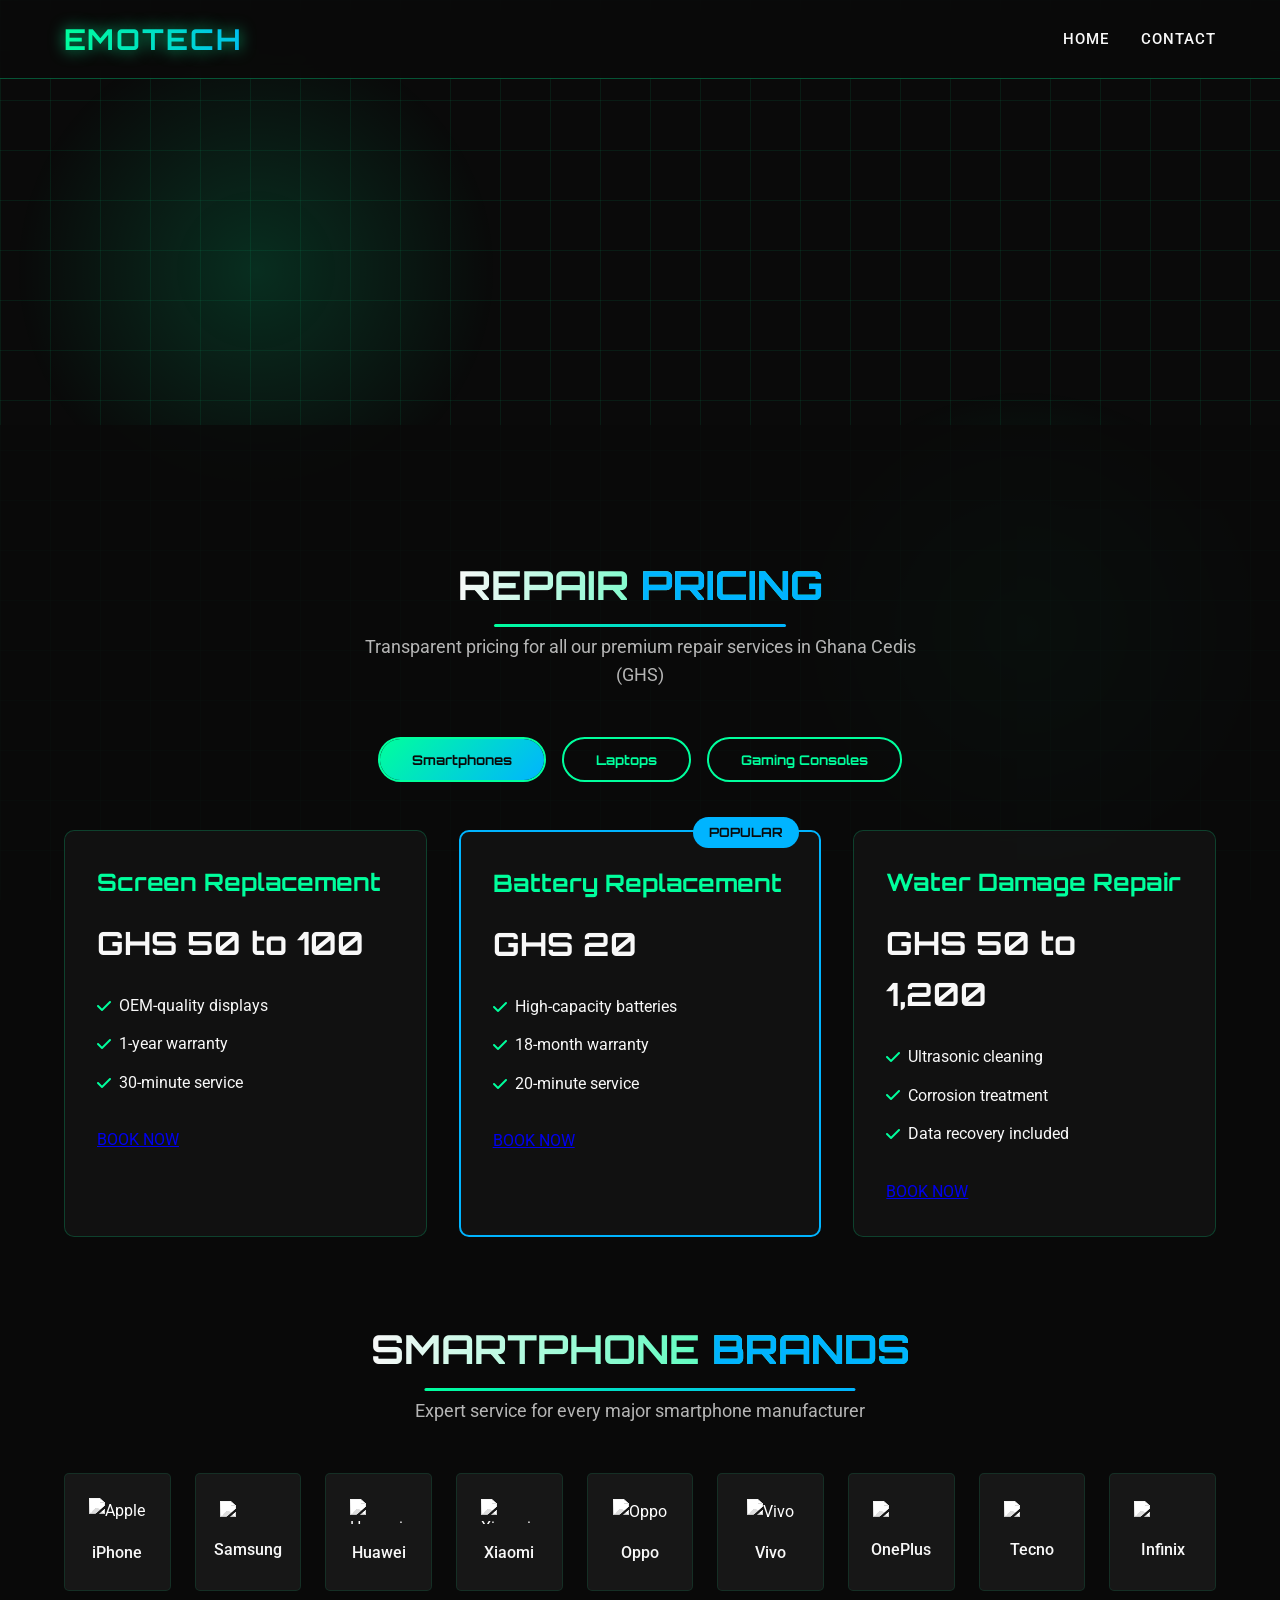
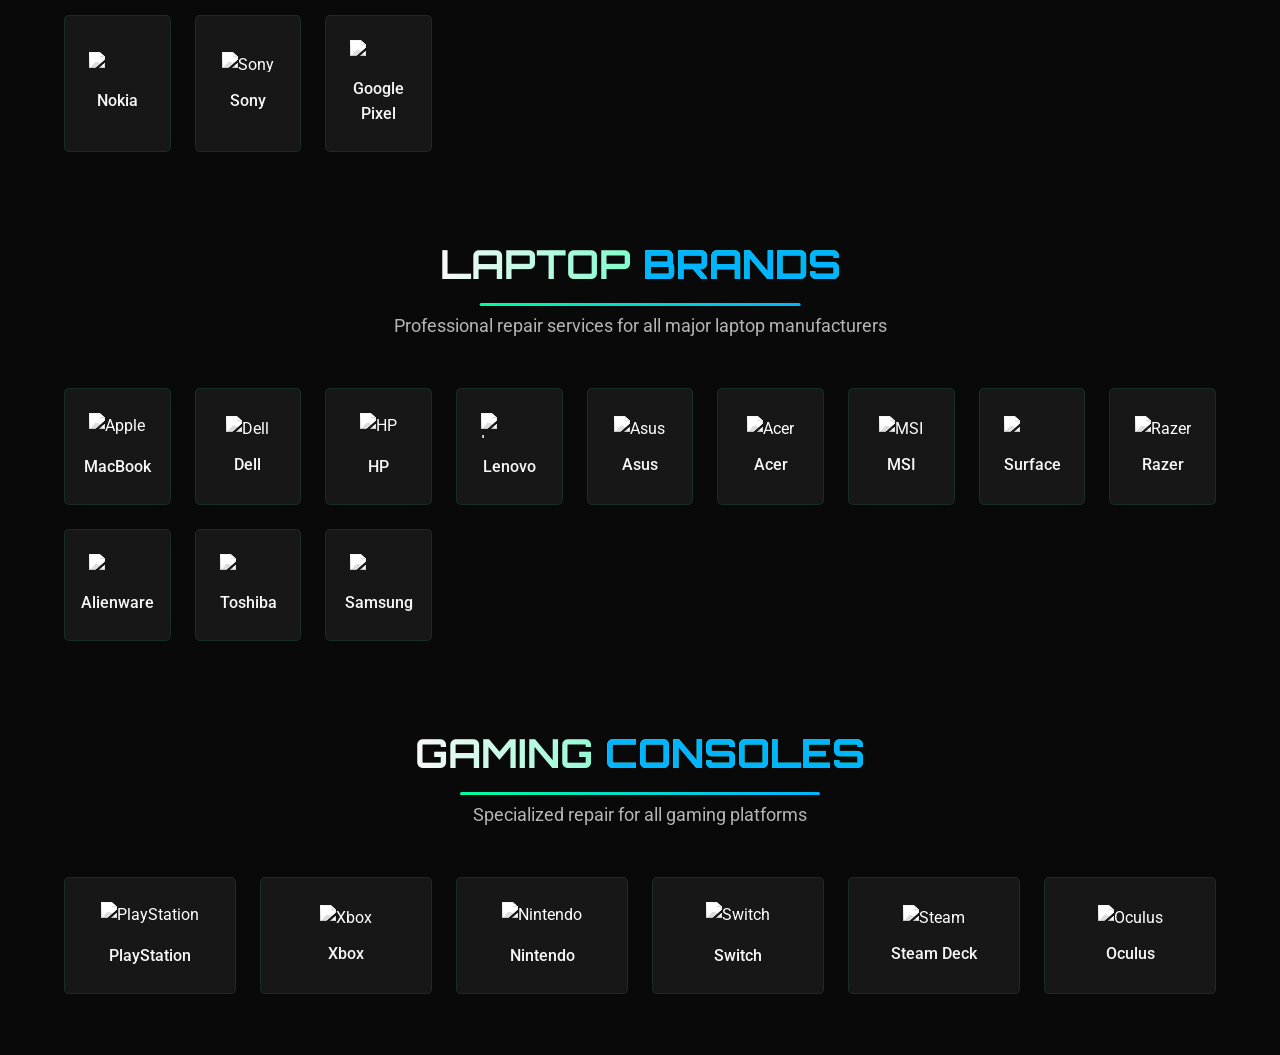
==== pricing.html @ 675aa5f8 "Add files via upload" ====
<!DOCTYPE html>
<html lang="en">
<head>
    <meta charset="UTF-8">
    <meta name="viewport" content="width=device-width, initial-scale=1.0">
    <title>EMOTECH SMART | Pricing</title>
    <!-- Font Awesome -->
    <link rel="stylesheet" href="https://cdnjs.cloudflare.com/ajax/libs/font-awesome/6.4.0/css/all.min.css">
    <!-- Google Fonts -->
    <link href="https://fonts.googleapis.com/css2?family=Orbitron:wght@400;700&family=Roboto:wght@300;400;500;700&display=swap" rel="stylesheet">
    <style>
        :root {
            --primary: #00ff9d;
            --secondary: #0a0a0a;
            --accent: #00b4ff;
            --dark: #121212;
            --light: #f8f8f8;
            --neon-glow: 0 0 15px rgba(0, 255, 157, 0.7);
            --circuit-color: rgba(0, 255, 157, 0.15);
        }

        * {
            margin: 0;
            padding: 0;
            box-sizing: border-box;
        }

        body {
            font-family: 'Roboto', sans-serif;
            background-color: var(--secondary);
            color: var(--light);
            overflow-x: hidden;
            line-height: 1.6;
        }

        /* Circuit Board Background */
        .circuit-board {
            position: fixed;
            top: 0;
            left: 0;
            width: 100%;
            height: 100%;
            background-image: 
                linear-gradient(var(--circuit-color) 1px, transparent 1px),
                linear-gradient(90deg, var(--circuit-color) 1px, transparent 1px);
            background-size: 50px 50px;
            z-index: -4;
            opacity: 0.5;
        }

        .circuit-path {
            position: fixed;
            top: 0;
            left: 0;
            width: 100%;
            height: 100%;
            z-index: -3;
            background-image: 
                radial-gradient(circle at 20% 30%, var(--circuit-color) 0%, transparent 20%),
                radial-gradient(circle at 80% 70%, var(--circuit-color) 0%, transparent 20%);
            animation: circuitPulse 8s infinite alternate;
        }

        @keyframes circuitPulse {
            0% { opacity: 0.3; }
            100% { opacity: 0.7; }
        }

        /* Header Styles */
        header {
            position: fixed;
            top: 0;
            width: 100%;
            z-index: 1000;
            background: rgba(10, 10, 10, 0.85);
            backdrop-filter: blur(10px);
            border-bottom: 1px solid rgba(0, 255, 157, 0.3);
            padding: 1rem 5%;
            transition: all 0.3s ease;
        }

        header.scrolled {
            padding: 0.5rem 5%;
            box-shadow: var(--neon-glow);
        }

        .nav-container {
            display: flex;
            justify-content: space-between;
            align-items: center;
            max-width: 1400px;
            margin: 0 auto;
        }

        .logo {
            font-family: 'Orbitron', sans-serif;
            font-size: 1.8rem;
            font-weight: 700;
            background: linear-gradient(90deg, var(--primary), var(--accent));
            -webkit-background-clip: text;
            background-clip: text;
            color: transparent;
            text-shadow: var(--neon-glow);
            letter-spacing: 2px;
            position: relative;
        }

        .logo::after {
            content: '';
            position: absolute;
            bottom: -5px;
            left: 0;
            width: 100%;
            height: 2px;
            background: linear-gradient(90deg, var(--primary), var(--accent));
            transform: scaleX(0);
            transition: transform 0.3s ease;
        }

        .logo:hover::after {
            transform: scaleX(1);
        }

        .nav-links {
            display: flex;
            gap: 2rem;
        }

        .nav-links a {
            color: var(--light);
            text-decoration: none;
            font-weight: 500;
            position: relative;
            padding: 0.5rem 0;
            transition: all 0.3s ease;
            font-size: 0.95rem;
            text-transform: uppercase;
            letter-spacing: 1px;
        }

        .nav-links a::after {
            content: '';
            position: absolute;
            width: 0;
            height: 2px;
            background: var(--primary);
            bottom: 0;
            left: 0;
            transition: width 0.3s ease;
        }

        .nav-links a:hover {
            color: var(--primary);
        }

        .nav-links a:hover::after {
            width: 100%;
        }

        .menu-toggle {
            display: none;
            cursor: pointer;
            z-index: 1001;
        }

        /* Pricing Section Styles */
        .pricing-section {
            padding: 8rem 5% 5rem;
            position: relative;
            overflow: hidden;
            background: rgba(10, 10, 10, 0.85);
        }

        .container {
            max-width: 1200px;
            margin: 0 auto;
            position: relative;
            z-index: 2;
        }

        .section-title {
            text-align: center;
            margin-bottom: 3rem;
        }

        .section-title h2 {
            font-family: 'Orbitron', sans-serif;
            font-size: 2.5rem;
            background: linear-gradient(90deg, var(--light), var(--primary));
            -webkit-background-clip: text;
            background-clip: text;
            color: transparent;
            margin-bottom: 1rem;
            position: relative;
            display: inline-block;
        }

        .section-title h2::after {
            content: '';
            position: absolute;
            bottom: -10px;
            left: 50%;
            transform: translateX(-50%);
            width: 80%;
            height: 3px;
            background: linear-gradient(90deg, var(--primary), var(--accent));
            border-radius: 3px;
        }

        .section-title h2 span {
            color: var(--accent);
            background: none;
            -webkit-text-fill-color: var(--accent);
        }

        .section-title p {
            color: rgba(255, 255, 255, 0.7);
            font-size: 1.1rem;
            max-width: 600px;
            margin: 0 auto;
        }

        .pricing-tabs {
            display: flex;
            justify-content: center;
            gap: 1rem;
            margin-bottom: 3rem;
            flex-wrap: wrap;
        }

        .tab-btn {
            padding: 0.8rem 2rem;
            background: transparent;
            border: 2px solid var(--primary);
            color: var(--primary);
            font-family: 'Orbitron', sans-serif;
            font-weight: 700;
            border-radius: 50px;
            cursor: pointer;
            transition: all 0.3s ease;
            position: relative;
            overflow: hidden;
            z-index: 1;
        }

        .tab-btn::before {
            content: '';
            position: absolute;
            top: 0;
            left: 0;
            width: 100%;
            height: 100%;
            background: linear-gradient(135deg, var(--primary), var(--accent));
            z-index: -1;
            opacity: 0;
            transition: opacity 0.3s ease;
        }

        .tab-btn:hover, .tab-btn.active {
            color: var(--secondary);
        }

        .tab-btn.active::before, .tab-btn:hover::before {
            opacity: 1;
        }

        .pricing-grid {
            display: none;
            grid-template-columns: repeat(auto-fit, minmax(300px, 1fr));
            gap: 2rem;
        }

        .pricing-grid.active {
            display: grid;
        }

        .pricing-card {
            background: rgba(20, 20, 20, 0.8);
            border-radius: 10px;
            padding: 2rem;
            border: 1px solid rgba(0, 255, 157, 0.2);
            transition: all 0.3s ease;
            position: relative;
            backdrop-filter: blur(5px);
        }

        .pricing-card:hover {
            border-color: var(--primary);
            box-shadow: var(--neon-glow);
            transform: translateY(-5px);
        }

        .pricing-card.featured {
            border: 2px solid var(--accent);
            position: relative;
        }

        .featured-badge {
            position: absolute;
            top: -15px;
            right: 20px;
            background: var(--accent);
            color: var(--secondary);
            padding: 0.3rem 1rem;
            border-radius: 50px;
            font-weight: 700;
            font-size: 0.8rem;
            font-family: 'Orbitron', sans-serif;
        }

        .pricing-card h3 {
            font-size: 1.5rem;
            margin-bottom: 1rem;
            color: var(--primary);
            font-family: 'Orbitron', sans-serif;
        }

        .price {
            font-size: 2rem;
            font-weight: 700;
            margin-bottom: 1.5rem;
            color: var(--light);
            font-family: 'Orbitron', sans-serif;
        }

        .price::before {
            content: 'GHS ';
        }

        .features {
            margin-bottom: 2rem;
        }

        .features li {
            list-style: none;
            margin-bottom: 0.8rem;
            display: flex;
            align-items: center;
            gap: 0.5rem;
        }

        .features i {
            color: var(--primary);
        }

        .brands-section {
            margin-top: 5rem;
        }

        .brands-grid {
            display: grid;
            grid-template-columns: repeat(auto-fit, minmax(100px, 1fr));
            gap: 1.5rem;
            margin-top: 2rem;
        }

        .brand-card {
            background: rgba(30, 30, 30, 0.7);
            border-radius: 5px;
            padding: 1.5rem;
            display: flex;
            flex-direction: column;
            align-items: center;
            justify-content: center;
            transition: all 0.3s ease;
            border: 1px solid rgba(0, 255, 157, 0.1);
        }

        .brand-card:hover {
            transform: translateY(-5px);
            box-shadow: 0 5px 15px rgba(0, 255, 157, 0.2);
            border-color: var(--primary);
        }

        .brand-card img {
            max-width: 100%;
            height: auto;
            filter: grayscale(100%) brightness(1.5);
            transition: filter 0.3s ease;
        }

        .brand-card:hover img {
            filter: grayscale(0) brightness(1);
        }

        .brand-card p {
            margin-top: 1rem;
            font-weight: 500;
            text-align: center;
        }

        /* Responsive adjustments */
        @media (max-width: 768px) {
            .pricing-grid {
                grid-template-columns: 1fr;
            }
            
            .pricing-tabs {
                flex-direction: column;
                align-items: center;
            }
            
            .brands-grid {
                grid-template-columns: repeat(3, 1fr);
            }

            .nav-links {
                position: fixed;
                top: 0;
                right: -100%;
                width: 80%;
                height: 100vh;
                background: rgba(10, 10, 10, 0.95);
                flex-direction: column;
                justify-content: center;
                align-items: center;
                transition: right 0.3s ease;
                box-shadow: -5px 0 20px rgba(0, 0, 0, 0.5);
                backdrop-filter: blur(10px);
                z-index: 1000;
            }

            .nav-links.active {
                right: 0;
            }

            .menu-toggle {
                display: block;
                font-size: 1.5rem;
                color: var(--primary);
            }
        }

        @media (max-width: 480px) {
            .brands-grid {
                grid-template-columns: repeat(2, 1fr);
            }
        }
    </style>
</head>
<body>
    <!-- Circuit Board Background -->
    <div class="circuit-board"></div>
    <div class="circuit-path"></div>

    <!-- Video Background -->
    <video autoplay muted loop class="video-background">
        <source src="https://assets.mixkit.co/videos/preview/mixkit-technician-fixing-a-mobile-phone-43742-large.mp4" type="video/mp4">
    </video>

    <!-- Animated Circuit Nodes -->
    <div id="circuitNodes"></div>

    <!-- Header -->
    <header id="header">
        <div class="nav-container">
            <div class="logo">EMOTECH</div>
            
            <div class="nav-links" id="navLinks">
                <a href="index.html">HOME</a>
                <a href="contact.html">CONTACT</a>
            </div>
            
            <div class="menu-toggle" id="menuToggle">
                <i class="fas fa-bars"></i>
            </div>
        </div>
    </header>

    <!-- Pricing Section -->
    <section class="pricing-section">
        <div class="container">
            <div class="section-title">
                <h2>REPAIR <span>PRICING</span></h2>
                <p>Transparent pricing for all our premium repair services in Ghana Cedis (GHS)</p>
            </div>
            
            <div class="pricing-tabs">
                <button class="tab-btn active" data-tab="smartphone">Smartphones</button>
                <button class="tab-btn" data-tab="laptop">Laptops</button>
                <button class="tab-btn" data-tab="console">Gaming Consoles</button>
            </div>
            
            <!-- Smartphones Tab -->
            <div class="pricing-grid active" id="smartphone-tab">
                <div class="pricing-card">
                    <h3>Screen Replacement</h3>
                    <div class="price">50 to 100</div>
                    <ul class="features">
                        <li><i class="fas fa-check"></i> OEM-quality displays</li>
                        <li><i class="fas fa-check"></i> 1-year warranty</li>
                        <li><i class="fas fa-check"></i> 30-minute service</li>
                    </ul>
                    <a href="schedule.html?service=screen" class="btn">BOOK NOW</a>
                </div>
                
                <div class="pricing-card featured">
                    <div class="featured-badge">POPULAR</div>
                    <h3>Battery Replacement</h3>
                    <div class="price">20</div>
                    <ul class="features">
                        <li><i class="fas fa-check"></i> High-capacity batteries</li>
                        <li><i class="fas fa-check"></i> 18-month warranty</li>
                        <li><i class="fas fa-check"></i> 20-minute service</li>
                    </ul>
                    <a href="schedule.html?service=battery" class="btn">BOOK NOW</a>
                </div>
                
                <div class="pricing-card">
                    <h3>Water Damage Repair</h3>
                    <div class="price"> 50 to 1,200</div>
                    <ul class="features">
                        <li><i class="fas fa-check"></i> Ultrasonic cleaning</li>
                        <li><i class="fas fa-check"></i> Corrosion treatment</li>
                        <li><i class="fas fa-check"></i> Data recovery included</li>
                    </ul>
                    <a href="schedule.html?service=water" class="btn">BOOK NOW</a>
                </div>
            </div>
            
            <!-- Laptops Tab -->
            <div class="pricing-grid" id="laptop-tab">
                <div class="pricing-card">
                    <h3>Screen Replacement</h3>
                    <div class="price">50</div>
                    <ul class="features">
                        <li><i class="fas fa-check"></i> High-resolution panels</li>
                        <li><i class="fas fa-check"></i> 1-year warranty</li>
                        <li><i class="fas fa-check"></i> 1-hour service</li>
                    </ul>
                    <a href="schedule.html?service=laptop-screen" class="btn">BOOK NOW</a>
                </div>
                
                <div class="pricing-card featured">
                    <div class="featured-badge">POPULAR</div>
                    <h3>Keyboard Replacement</h3>
                    <div class="price">50</div>
                    <ul class="features">
                        <li><i class="fas fa-check"></i> Original manufacturer parts</li>
                        <li><i class="fas fa-check"></i> 18-month warranty</li>
                        <li><i class="fas fa-check"></i> 45-minute service</li>
                    </ul>
                    <a href="schedule.html?service=keyboard" class="btn">BOOK NOW</a>
                </div>
                
                <div class="pricing-card">
                    <h3>Motherboard Repair</h3>
                    <div class="price">1,000</div>
                    <ul class="features">
                        <li><i class="fas fa-check"></i> Component-level repair</li>
                        <li><i class="fas fa-check"></i> 2-year warranty</li>
                        <li><i class="fas fa-check"></i> Data preservation</li>
                    </ul>
                    <a href="schedule.html?service=motherboard" class="btn">BOOK NOW</a>
                </div>
            </div>
            
            <!-- Consoles Tab -->
            <div class="pricing-grid" id="console-tab">
                <div class="pricing-card">
                    <h3>HDMI Port Repair</h3>
                    <div class="price">1,200</div>
                    <ul class="features">
                        <li><i class="fas fa-check"></i> High-quality connectors</li>
                        <li><i class="fas fa-check"></i> 1-year warranty</li>
                        <li><i class="fas fa-check"></i> 1-hour service</li>
                    </ul>
                    <a href="schedule.html?service=hdmi" class="btn">BOOK NOW</a>
                </div>
                
                <div class="pricing-card featured">
                    <div class="featured-badge">POPULAR</div>
                    <h3>Laser Lens Replacement</h3>
                    <div class="price">800</div>
                    <ul class="features">
                        <li><i class="fas fa-check"></i> High-precision optics</li>
                        <li><i class="fas fa-check"></i> 18-month warranty</li>
                        <li><i class="fas fa-check"></i> 45-minute service</li>
                    </ul>
                    <a href="schedule.html?service=lens" class="btn">BOOK NOW</a>
                </div>
                
                <div class="pricing-card">
                    <h3>Overheating Fix</h3>
                    <div class="price">700</div>
                    <ul class="features">
                        <li><i class="fas fa-check"></i> Thermal paste replacement</li>
                        <li><i class="fas fa-check"></i> Fan cleaning/repair</li>
                        <li><i class="fas fa-check"></i> Performance optimization</li>
                    </ul>
                    <a href="schedule.html?service=overheating" class="btn">BOOK NOW</a>
                </div>
            </div>
            
            <!-- Phone Brands Section -->
            <div class="brands-section">
                <div class="section-title">
                    <h2>SMARTPHONE <span>BRANDS</span></h2>
                    <p>Expert service for every major smartphone manufacturer</p>
                </div>
                
                <div class="brands-grid">
                    <div class="brand-card">
                        <img src="https://upload.wikimedia.org/wikipedia/commons/thumb/f/fa/Apple_logo_black.svg/800px-Apple_logo_black.svg.png" alt="Apple" style="max-height: 40px;">
                        <p>iPhone</p>
                    </div>
                    <div class="brand-card">
                        <img src="https://upload.wikimedia.org/wikipedia/commons/thumb/2/24/Samsung_Logo.svg/2560px-Samsung_Logo.svg.png" alt="Samsung" style="max-height: 20px;">
                        <p>Samsung</p>
                    </div>
                    <div class="brand-card">
                        <img src="https://upload.wikimedia.org/wikipedia/commons/thumb/7/7d/Huawei_logo_2019.svg/2560px-Huawei_logo_2019.svg.png" alt="Huawei" style="max-height: 25px;">
                        <p>Huawei</p>
                    </div>
                    <div class="brand-card">
                        <img src="https://upload.wikimedia.org/wikipedia/commons/thumb/1/15/Xiaomi_logo_%282021-%29.svg/2048px-Xiaomi_logo_%282021-%29.svg.png" alt="Xiaomi" style="max-height: 25px;">
                        <p>Xiaomi</p>
                    </div>
                    <div class="brand-card">
                        <img src="https://upload.wikimedia.org/wikipedia/commons/thumb/b/bd/Oppo_Logo_2019.svg/2560px-Oppo_Logo_2019.svg.png" alt="Oppo" style="max-height: 25px;">
                        <p>Oppo</p>
                    </div>
                    <div class="brand-card">
                        <img src="https://upload.wikimedia.org/wikipedia/commons/thumb/9/95/Vivo_Logo_2019.svg/2560px-Vivo_Logo_2019.svg.png" alt="Vivo" style="max-height: 25px;">
                        <p>Vivo</p>
                    </div>
                    <div class="brand-card">
                        <img src="https://upload.wikimedia.org/wikipedia/commons/thumb/8/8f/OnePlus_logo.svg/2560px-OnePlus_logo.svg.png" alt="OnePlus" style="max-height: 20px;">
                        <p>OnePlus</p>
                    </div>
                    <div class="brand-card">
                        <img src="https://upload.wikimedia.org/wikipedia/commons/thumb/7/72/Tecno_Mobile_logo.png/800px-Tecno_Mobile_logo.png" alt="Tecno" style="max-height: 20px;">
                        <p>Tecno</p>
                    </div>
                    <div class="brand-card">
                        <img src="https://upload.wikimedia.org/wikipedia/commons/thumb/4/4b/Infinix_Mobility_logo.png/800px-Infinix_Mobility_logo.png" alt="Infinix" style="max-height: 20px;">
                        <p>Infinix</p>
                    </div>
                    <div class="brand-card">
                        <img src="https://upload.wikimedia.org/wikipedia/commons/thumb/9/9e/Nokia_2011_logo.svg/2560px-Nokia_2011_logo.svg.png" alt="Nokia" style="max-height: 20px;">
                        <p>Nokia</p>
                    </div>
                    <div class="brand-card">
                        <img src="https://upload.wikimedia.org/wikipedia/commons/thumb/7/78/Sony_Xperia_logo.svg/2560px-Sony_Xperia_logo.svg.png" alt="Sony" style="max-height: 20px;">
                        <p>Sony</p>
                    </div>
                    <div class="brand-card">
                        <img src="https://upload.wikimedia.org/wikipedia/commons/thumb/3/33/Google_pixel_logo.png/800px-Google_pixel_logo.png" alt="Google Pixel" style="max-height: 20px;">
                        <p>Google Pixel</p>
                    </div>
                </div>
            </div>
            
            <!-- Laptop Brands Section -->
            <div class="brands-section">
                <div class="section-title">
                    <h2>LAPTOP <span>BRANDS</span></h2>
                    <p>Professional repair services for all major laptop manufacturers</p>
                </div>
                
                <div class="brands-grid">
                    <div class="brand-card">
                        <img src="https://upload.wikimedia.org/wikipedia/commons/thumb/e/e6/Apple_Computer_Logo_rainbow.svg/800px-Apple_Computer_Logo_rainbow.svg.png" alt="Apple" style="max-height: 30px;">
                        <p>MacBook</p>
                    </div>
                    <div class="brand-card">
                        <img src="https://upload.wikimedia.org/wikipedia/commons/thumb/a/a7/Dell_logo_2016.svg/2560px-Dell_logo_2016.svg.png" alt="Dell" style="max-height: 20px;">
                        <p>Dell</p>
                    </div>
                    <div class="brand-card">
                        <img src="https://upload.wikimedia.org/wikipedia/commons/thumb/a/a6/HP_logo_2012.svg/2560px-HP_logo_2012.svg.png" alt="HP" style="max-height: 25px;">
                        <p>HP</p>
                    </div>
                    <div class="brand-card">
                        <img src="https://upload.wikimedia.org/wikipedia/commons/thumb/4/48/Lenovo_logo_2015.svg/2560px-Lenovo_logo_2015.svg.png" alt="Lenovo" style="max-height: 25px;">
                        <p>Lenovo</p>
                    </div>
                    <div class="brand-card">
                        <img src="https://upload.wikimedia.org/wikipedia/commons/thumb/5/5e/Asus_logo_2016.svg/2560px-Asus_logo_2016.svg.png" alt="Asus" style="max-height: 20px;">
                        <p>Asus</p>
                    </div>
                    <div class="brand-card">
                        <img src="https://upload.wikimedia.org/wikipedia/commons/thumb/9/95/Acer_2011_logo.svg/2560px-Acer_2011_logo.svg.png" alt="Acer" style="max-height: 20px;">
                        <p>Acer</p>
                    </div>
                    <div class="brand-card">
                        <img src="https://upload.wikimedia.org/wikipedia/commons/thumb/9/94/MSI_logo.svg/2560px-MSI_logo.svg.png" alt="MSI" style="max-height: 20px;">
                        <p>MSI</p>
                    </div>
                    <div class="brand-card">
                        <img src="https://upload.wikimedia.org/wikipedia/commons/thumb/7/7d/Microsoft_logo.svg/2560px-Microsoft_logo.svg.png" alt="Microsoft" style="max-height: 20px;">
                        <p>Surface</p>
                    </div>
                    <div class="brand-card">
                        <img src="https://upload.wikimedia.org/wikipedia/commons/thumb/5/5d/Razer_logo.svg/2560px-Razer_logo.svg.png" alt="Razer" style="max-height: 20px;">
                        <p>Razer</p>
                    </div>
                    <div class="brand-card">
                        <img src="https://upload.wikimedia.org/wikipedia/commons/thumb/7/7e/Alienware_logo.svg/2560px-Alienware_logo.svg.png" alt="Alienware" style="max-height: 20px;">
                        <p>Alienware</p>
                    </div>
                    <div class="brand-card">
                        <img src="https://upload.wikimedia.org/wikipedia/commons/thumb/8/8d/Toshiba_logo.svg/2560px-Toshiba_logo.svg.png" alt="Toshiba" style="max-height: 20px;">
                        <p>Toshiba</p>
                    </div>
                    <div class="brand-card">
                        <img src="https://upload.wikimedia.org/wikipedia/commons/thumb/3/31/Samsung_Logo.svg/2560px-Samsung_Logo.svg.png" alt="Samsung" style="max-height: 20px;">
                        <p>Samsung</p>
                    </div>
                </div>
            </div>
            
            <!-- Console Brands Section -->
            <div class="brands-section">
                <div class="section-title">
                    <h2>GAMING <span>CONSOLES</span></h2>
                    <p>Specialized repair for all gaming platforms</p>
                </div>
                
                <div class="brands-grid">
                    <div class="brand-card">
                        <img src="https://upload.wikimedia.org/wikipedia/commons/thumb/0/0d/PlayStation_logo.svg/2560px-PlayStation_logo.svg.png" alt="PlayStation" style="max-height: 30px;">
                        <p>PlayStation</p>
                    </div>
                    <div class="brand-card">
                        <img src="https://upload.wikimedia.org/wikipedia/commons/thumb/f/f9/Xbox_one_logo.svg/2560px-Xbox_one_logo.svg.png" alt="Xbox" style="max-height: 20px;">
                        <p>Xbox</p>
                    </div>
                    <div class="brand-card">
                        <img src="https://upload.wikimedia.org/wikipedia/commons/thumb/0/0d/Nintendo.svg/2560px-Nintendo.svg.png" alt="Nintendo" style="max-height: 25px;">
                        <p>Nintendo</p>
                    </div>
                    <div class="brand-card">
                        <img src="https://upload.wikimedia.org/wikipedia/commons/thumb/7/76/Nintendo_Switch_Logo.svg/2560px-Nintendo_Switch_Logo.svg.png" alt="Switch" style="max-height: 25px;">
                        <p>Switch</p>
                    </div>
                    <div class="brand-card">
                        <img src="https://upload.wikimedia.org/wikipedia/commons/thumb/8/8d/Steam_Logo.png/800px-Steam_Logo.png" alt="Steam" style="max-height: 20px;">
                        <p>Steam Deck</p>
                    </div>
                    <div class="brand-card">
                        <img src="https://upload.wikimedia.org/wikipedia/commons/thumb/2/26/Oculus_Quest_2_Logo.svg/2560px-Oculus_Quest_2_Logo.svg.png" alt="Oculus" style="max-height: 20px;">
                        <p>Oculus</p>
                    </div>
                </div>
            </div>
        </div>
    </section>

    <script>
        // Header scroll effect
        window.addEventListener('scroll', () => {
            const header = document.getElementById('header');
            if (window.scrollY > 50) {
                header.classList.add('scrolled');
            } else {
                header.classList.remove('scrolled');
            }
        });

        // Mobile menu toggle
        const menuToggle = document.getElementById('menuToggle');
        const navLinks = document.getElementById('navLinks');
        
        menuToggle.addEventListener('click', () => {
            navLinks.classList.toggle('active');
            menuToggle.innerHTML = navLinks.classList.contains('active') 
                ? '<i class="fas fa-times"></i>' 
                : '<i class="fas fa-bars"></i>';
        });

        // Pricing tabs functionality
        const tabBtns = document.querySelectorAll('.tab-btn');
        const pricingGrids = document.querySelectorAll('.pricing-grid');
        
        tabBtns.forEach(btn => {
            btn.addEventListener('click', () => {
                // Remove active class from all buttons and grids
                tabBtns.forEach(b => b.classList.remove('active'));
                pricingGrids.forEach(grid => grid.classList.remove('active'));
                
                // Add active class to clicked button
                btn.classList.add('active');
                
                // Show corresponding grid
                const tabId = btn.getAttribute('data-tab') + '-tab';
                document.getElementById(tabId).classList.add('active');
            });
        });

        // Create animated circuit nodes
        const circuitNodes = document.getElementById('circuitNodes');
        
        function createCircuitNodes() {
            // Clear existing nodes
            circuitNodes.innerHTML = '';
            
            // Create circuit nodes
            for (let i = 0; i < 30; i++) {
                const node = document.createElement('div');
                node.classList.add('circuit-node');
                node.style.left = `${Math.random() * 100}%`;
                node.style.top = `${Math.random() * 100}%`;
                node.style.width = `${5 + Math.random() * 8}px`;
                node.style.height = node.style.width;
                node.style.animationDelay = `${Math.random() * 4}s`;
                circuitNodes.appendChild(node);
            }
        }
        
        // Initialize circuit nodes
        createCircuitNodes();
        
        // Recreate nodes on resize
        window.addEventListener('resize', createCircuitNodes);
    </script>
</body>
</html>
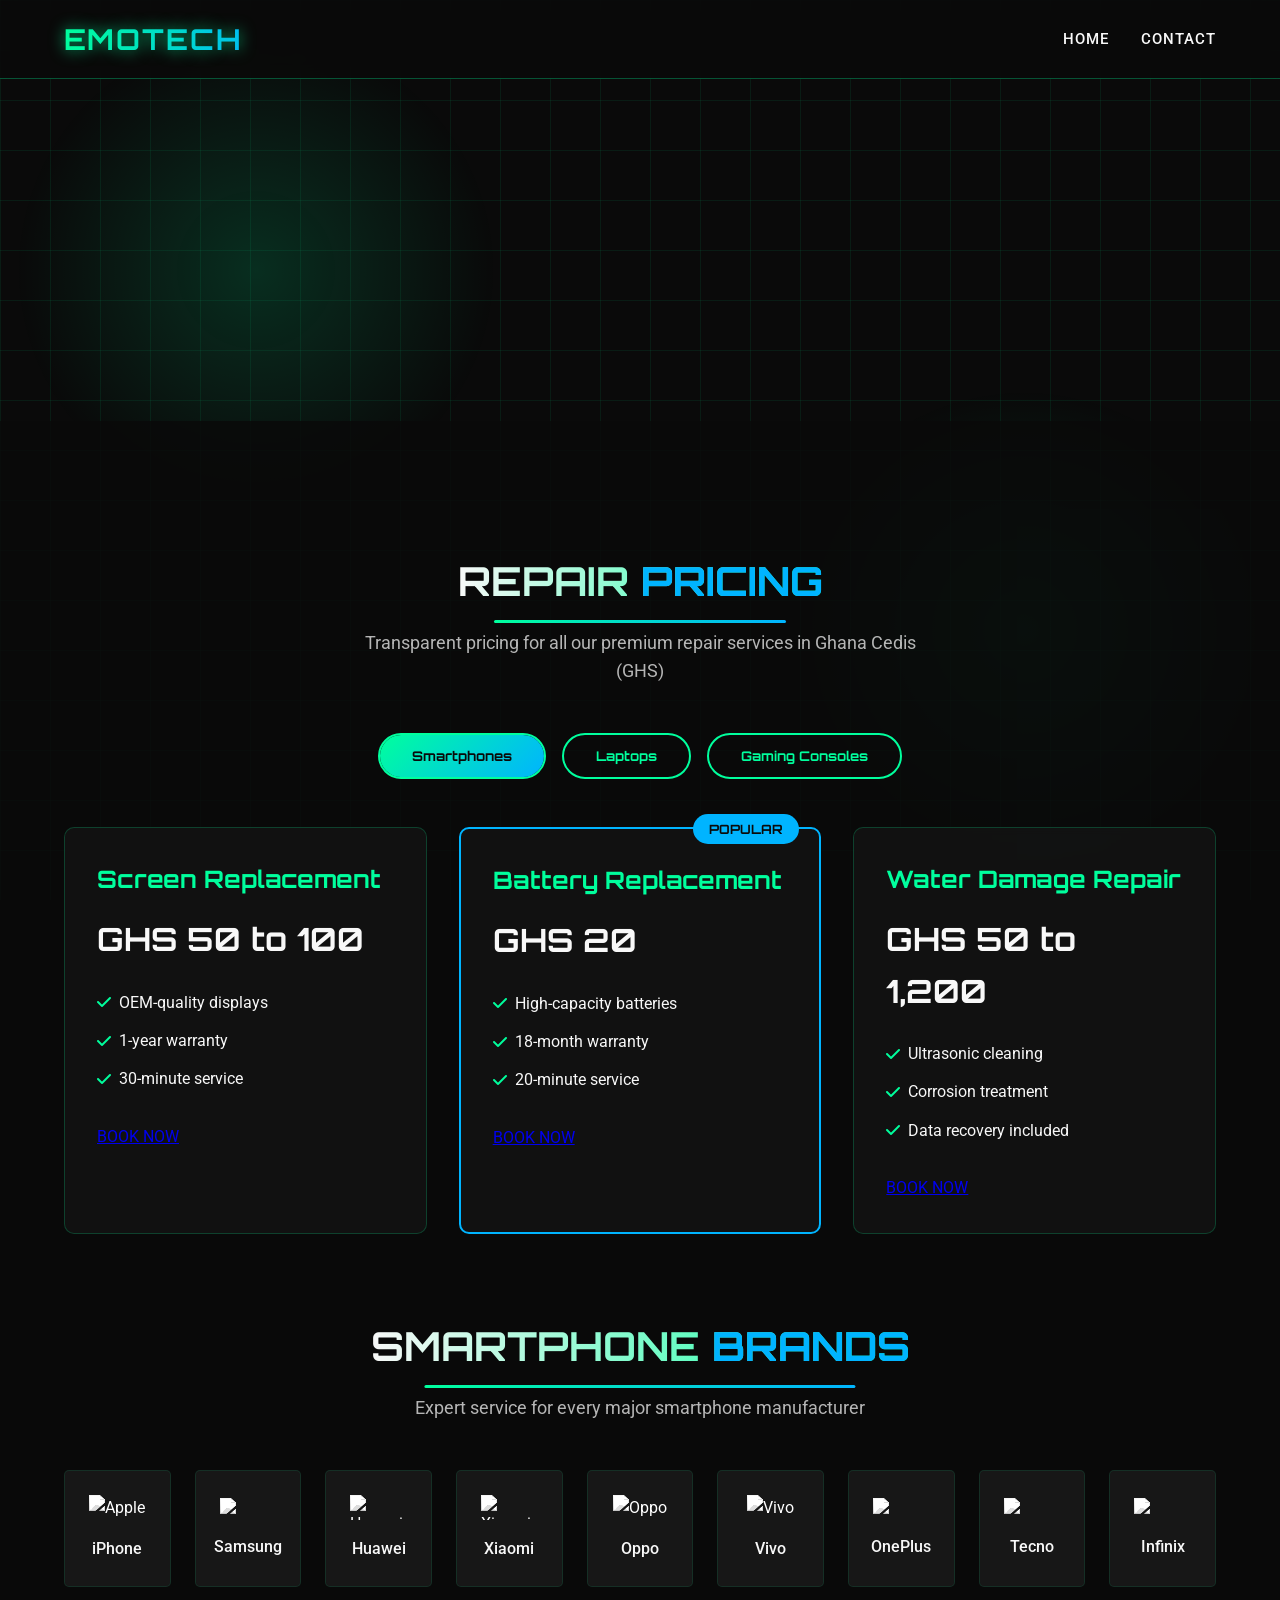
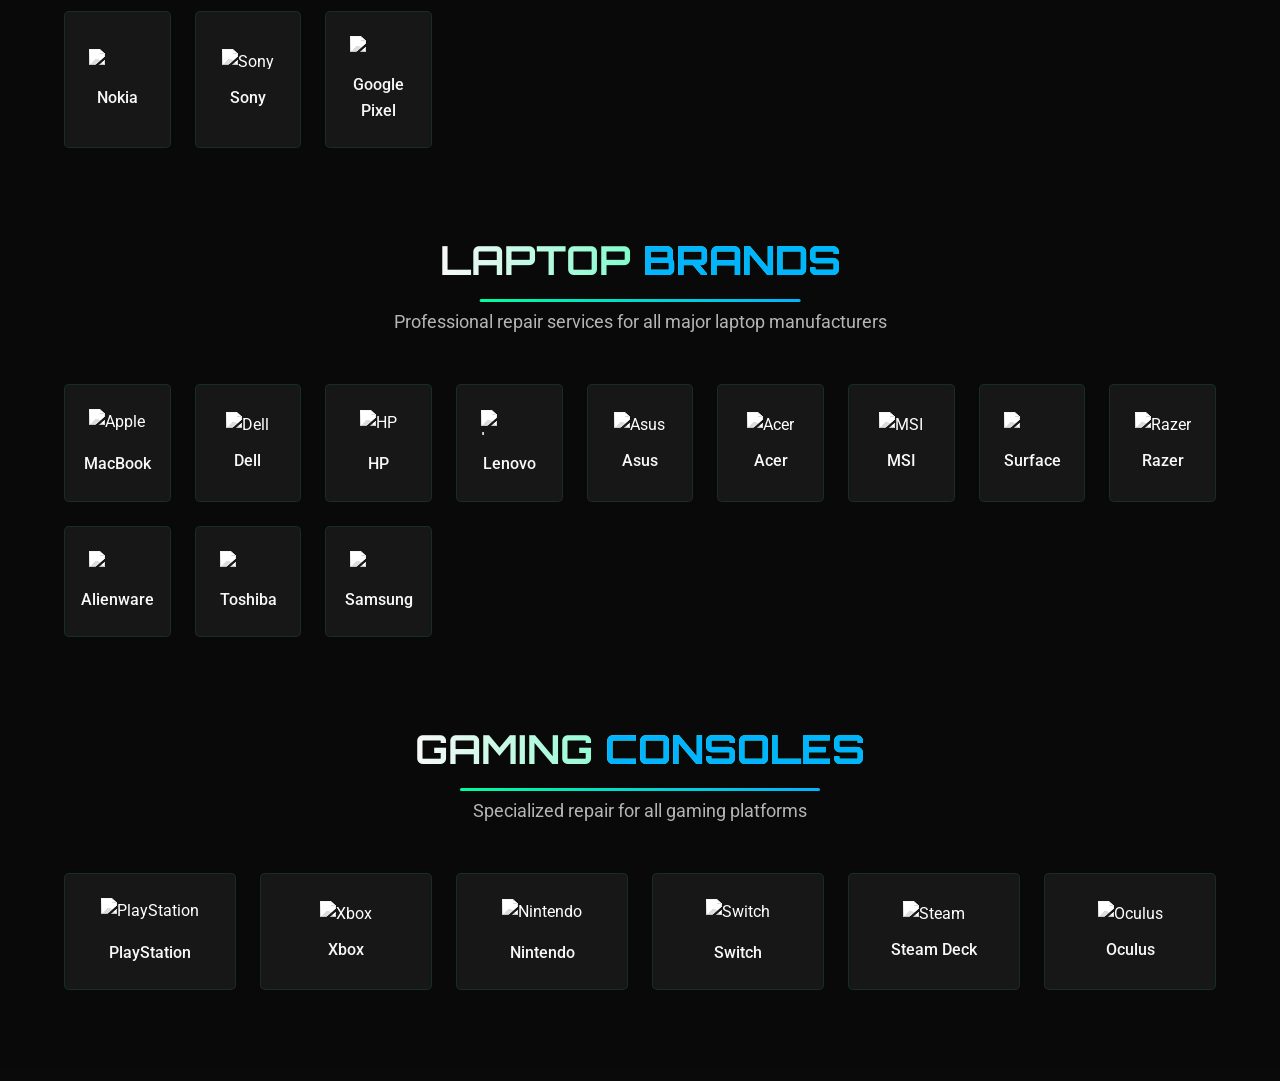
==== commit f399fc99: "Update pricing.html" ====
--- a/pricing.html
+++ b/pricing.html
@@ -491,7 +491,7 @@
                         <li><i class="fas fa-check"></i> 1-year warranty</li>
                         <li><i class="fas fa-check"></i> 30-minute service</li>
                     </ul>
-                    <a href="schedule.html?service=screen" class="btn">BOOK NOW</a>
+                    <a href="contact.html?service=screen" class="btn">BOOK NOW</a>
                 </div>
                 
                 <div class="pricing-card featured">
@@ -503,7 +503,7 @@
                         <li><i class="fas fa-check"></i> 18-month warranty</li>
                         <li><i class="fas fa-check"></i> 20-minute service</li>
                     </ul>
-                    <a href="schedule.html?service=battery" class="btn">BOOK NOW</a>
+                    <a href="contact.html?service=battery" class="btn">BOOK NOW</a>
                 </div>
                 
                 <div class="pricing-card">
@@ -514,7 +514,7 @@
                         <li><i class="fas fa-check"></i> Corrosion treatment</li>
                         <li><i class="fas fa-check"></i> Data recovery included</li>
                     </ul>
-                    <a href="schedule.html?service=water" class="btn">BOOK NOW</a>
+                    <a href="contact.html?service=water" class="btn">BOOK NOW</a>
                 </div>
             </div>
             
@@ -528,7 +528,7 @@
                         <li><i class="fas fa-check"></i> 1-year warranty</li>
                         <li><i class="fas fa-check"></i> 1-hour service</li>
                     </ul>
-                    <a href="schedule.html?service=laptop-screen" class="btn">BOOK NOW</a>
+                    <a href="contact.html?service=laptop-screen" class="btn">BOOK NOW</a>
                 </div>
                 
                 <div class="pricing-card featured">
@@ -540,7 +540,7 @@
                         <li><i class="fas fa-check"></i> 18-month warranty</li>
                         <li><i class="fas fa-check"></i> 45-minute service</li>
                     </ul>
-                    <a href="schedule.html?service=keyboard" class="btn">BOOK NOW</a>
+                    <a href="contact.html?service=keyboard" class="btn">BOOK NOW</a>
                 </div>
                 
                 <div class="pricing-card">
@@ -551,7 +551,7 @@
                         <li><i class="fas fa-check"></i> 2-year warranty</li>
                         <li><i class="fas fa-check"></i> Data preservation</li>
                     </ul>
-                    <a href="schedule.html?service=motherboard" class="btn">BOOK NOW</a>
+                    <a href="contact.html?service=motherboard" class="btn">BOOK NOW</a>
                 </div>
             </div>
             
@@ -565,7 +565,7 @@
                         <li><i class="fas fa-check"></i> 1-year warranty</li>
                         <li><i class="fas fa-check"></i> 1-hour service</li>
                     </ul>
-                    <a href="schedule.html?service=hdmi" class="btn">BOOK NOW</a>
+                    <a href="contact.html?service=hdmi" class="btn">BOOK NOW</a>
                 </div>
                 
                 <div class="pricing-card featured">
@@ -577,7 +577,7 @@
                         <li><i class="fas fa-check"></i> 18-month warranty</li>
                         <li><i class="fas fa-check"></i> 45-minute service</li>
                     </ul>
-                    <a href="schedule.html?service=lens" class="btn">BOOK NOW</a>
+                    <a href="contact.html?service=lens" class="btn">BOOK NOW</a>
                 </div>
                 
                 <div class="pricing-card">
@@ -588,7 +588,7 @@
                         <li><i class="fas fa-check"></i> Fan cleaning/repair</li>
                         <li><i class="fas fa-check"></i> Performance optimization</li>
                     </ul>
-                    <a href="schedule.html?service=overheating" class="btn">BOOK NOW</a>
+                    <a href="contact.html?service=overheating" class="btn">BOOK NOW</a>
                 </div>
             </div>
             
@@ -815,4 +815,4 @@
         window.addEventListener('resize', createCircuitNodes);
     </script>
 </body>
-</html>+</html>
